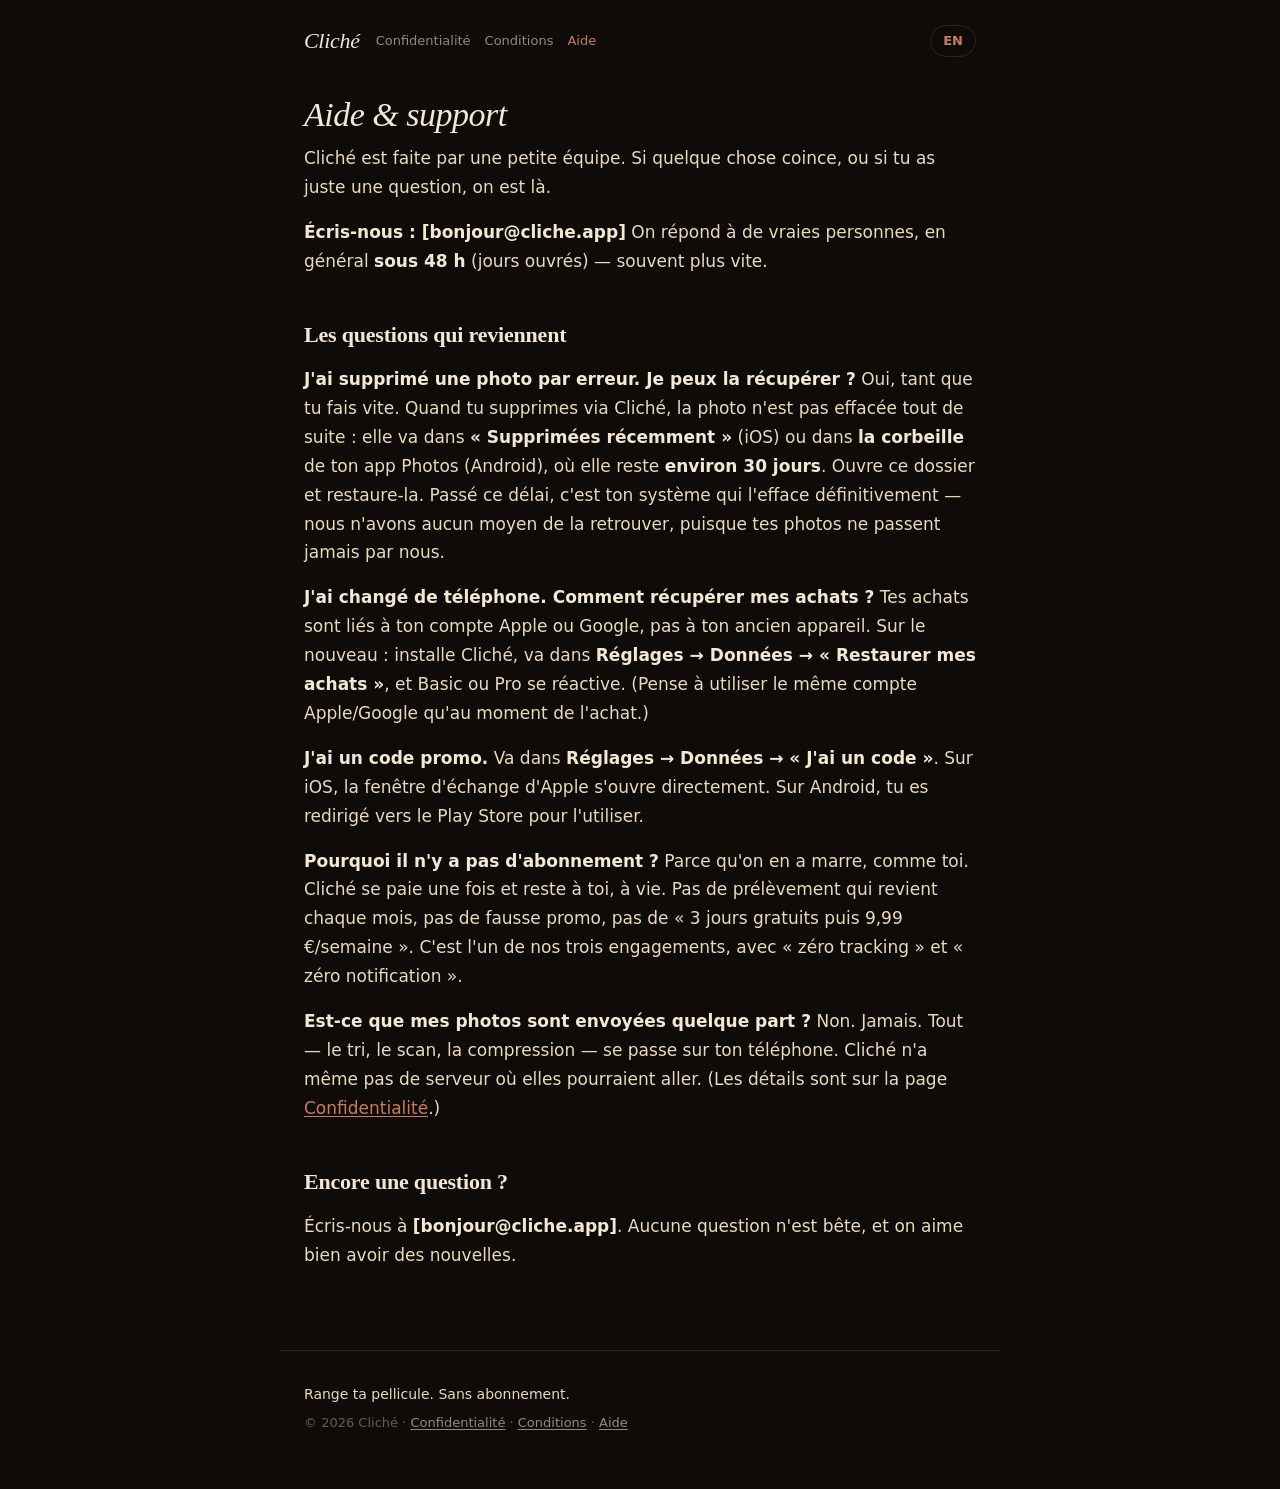
==== support/index.html @ d5ef6d0b "Cliché legal pages" ====
<!DOCTYPE html>
<html lang="fr">
<head>
  <meta charset="utf-8" />
  <meta name="viewport" content="width=device-width, initial-scale=1" />
  <meta name="robots" content="index, follow" />
  <title>Cliché — Aide</title>
  <link rel="stylesheet" href="../assets/style.css" />
</head>
<body>
  <header class="top">
    <a class="brand" href="../"><em>Cliché</em></a>
    <nav class="pages"><a href="../privacy/">Confidentialité</a><a href="../terms/">Conditions</a><a href="#" class="active">Aide</a></nav>
    <a class="lang" href="../en/support/">EN</a>
  </header>
  <main>
      <h1>Aide &amp; support</h1>
      <p>Cliché est faite par une petite équipe. Si quelque chose coince, ou si tu as juste une question, on est là.</p>
      <p><strong>Écris-nous : [bonjour@cliche.app]</strong> On répond à de vraies personnes, en général <strong>sous 48 h</strong> (jours ouvrés) — souvent plus vite.</p>
      <h2>Les questions qui reviennent</h2>
      <p><strong>J'ai supprimé une photo par erreur. Je peux la récupérer ?</strong> Oui, tant que tu fais vite. Quand tu supprimes via Cliché, la photo n'est pas effacée tout de suite : elle va dans <strong>« Supprimées récemment »</strong> (iOS) ou dans <strong>la corbeille</strong> de ton app Photos (Android), où elle reste <strong>environ 30 jours</strong>. Ouvre ce dossier et restaure-la. Passé ce délai, c'est ton système qui l'efface définitivement — nous n'avons aucun moyen de la retrouver, puisque tes photos ne passent jamais par nous.</p>
      <p><strong>J'ai changé de téléphone. Comment récupérer mes achats ?</strong> Tes achats sont liés à ton compte Apple ou Google, pas à ton ancien appareil. Sur le nouveau : installe Cliché, va dans <strong>Réglages → Données → « Restaurer mes achats »</strong>, et Basic ou Pro se réactive. (Pense à utiliser le même compte Apple/Google qu'au moment de l'achat.)</p>
      <p><strong>J'ai un code promo.</strong> Va dans <strong>Réglages → Données → « J'ai un code »</strong>. Sur iOS, la fenêtre d'échange d'Apple s'ouvre directement. Sur Android, tu es redirigé vers le Play Store pour l'utiliser.</p>
      <p><strong>Pourquoi il n'y a pas d'abonnement ?</strong> Parce qu'on en a marre, comme toi. Cliché se paie une fois et reste à toi, à vie. Pas de prélèvement qui revient chaque mois, pas de fausse promo, pas de « 3 jours gratuits puis 9,99 €/semaine ». C'est l'un de nos trois engagements, avec « zéro tracking » et « zéro notification ».</p>
      <p><strong>Est-ce que mes photos sont envoyées quelque part ?</strong> Non. Jamais. Tout — le tri, le scan, la compression — se passe sur ton téléphone. Cliché n'a même pas de serveur où elles pourraient aller. (Les détails sont sur la page <a href="../privacy/">Confidentialité</a>.)</p>
      <h2>Encore une question ?</h2>
      <p>Écris-nous à <strong>[bonjour@cliche.app]</strong>. Aucune question n'est bête, et on aime bien avoir des nouvelles.</p>
  </main>
  <footer>
    <p>Range ta pellicule. Sans abonnement.</p>
    <p class="muted">© 2026 Cliché · <a href="../privacy/">Confidentialité</a> · <a href="../terms/">Conditions</a> · <a href="../support/">Aide</a></p>
  </footer>
</body>
</html>
---- assets/style.css ----
/* Cliché — pages légales. Palette « chambre noire » du design system.
   Polices système uniquement (pas de Google Fonts : cohérent avec la
   promesse zéro-tracking de la page elle-même). */

:root {
  --bg: #0e0b09;
  --surface: #1a1411;
  --ink-hi: #f4e8d4;
  --ink: #ead9bc;
  --ink-mid: rgba(234, 217, 188, 0.62);
  --ink-low: rgba(234, 217, 188, 0.40);
  --accent: #c97a5d;
  --border: rgba(234, 217, 188, 0.12);
}

* { box-sizing: border-box; }

html { -webkit-text-size-adjust: 100%; }

body {
  margin: 0;
  background: var(--bg);
  color: var(--ink);
  font-family: -apple-system, BlinkMacSystemFont, "Segoe UI", system-ui, sans-serif;
  font-size: 17px;
  line-height: 1.7;
  -webkit-font-smoothing: antialiased;
}

/* Header */
.top {
  display: flex;
  align-items: center;
  gap: 16px;
  flex-wrap: wrap;
  max-width: 720px;
  margin: 0 auto;
  padding: 22px 24px 0;
}
.brand {
  font-family: Georgia, "Times New Roman", serif;
  font-size: 22px;
  color: var(--ink-hi);
  text-decoration: none;
  letter-spacing: -0.3px;
}
.brand em { font-style: italic; }
.pages {
  display: flex;
  gap: 14px;
  flex: 1;
  flex-wrap: wrap;
  font-size: 13px;
}
.pages a {
  color: var(--ink-mid);
  text-decoration: none;
}
.pages a:hover { color: var(--ink-hi); }
.pages a.active { color: var(--accent); }
.lang {
  font-size: 13px;
  font-weight: 600;
  color: var(--accent);
  text-decoration: none;
  border: 1px solid var(--border);
  border-radius: 999px;
  padding: 4px 12px;
}
.lang:hover { border-color: var(--accent); }

/* Content */
main {
  max-width: 720px;
  margin: 0 auto;
  padding: 8px 24px 64px;
}

h1 {
  font-family: Georgia, "Times New Roman", serif;
  font-style: italic;
  font-weight: 500;
  font-size: 34px;
  line-height: 1.2;
  color: var(--ink-hi);
  letter-spacing: -0.5px;
  margin: 28px 0 8px;
}
h2 {
  font-family: Georgia, "Times New Roman", serif;
  font-weight: 600;
  font-size: 22px;
  color: var(--ink-hi);
  letter-spacing: -0.2px;
  margin: 40px 0 12px;
}
p { margin: 0 0 16px; }
a { color: var(--accent); text-decoration: underline; text-underline-offset: 2px; }
a:hover { color: var(--ink-hi); }
strong { color: var(--ink-hi); font-weight: 600; }

ul { margin: 0 0 16px; padding-left: 22px; }
li { margin: 0 0 8px; }

ul.landing {
  list-style: none;
  padding: 0;
  margin-top: 28px;
}
ul.landing li { margin-bottom: 14px; }
ul.landing a { font-size: 19px; }

/* « En bref » box */
blockquote {
  margin: 24px 0;
  padding: 18px 20px;
  background: var(--surface);
  border-left: 3px solid var(--accent);
  border-radius: 8px;
}
blockquote p { margin: 0 0 8px; }
blockquote p:last-child { margin-bottom: 0; }
blockquote em {
  color: var(--ink-mid);
  font-size: 14px;
}

/* Footer */
footer {
  max-width: 720px;
  margin: 0 auto;
  padding: 32px 24px 48px;
  border-top: 1px solid var(--border);
  font-size: 14px;
}
footer p { margin: 0 0 6px; }
.muted { color: var(--ink-low); font-size: 13px; }
.muted a { color: var(--ink-mid); }

@media (max-width: 520px) {
  body { font-size: 16px; }
  h1 { font-size: 28px; }
  h2 { font-size: 20px; }
  .top { gap: 10px; }
}
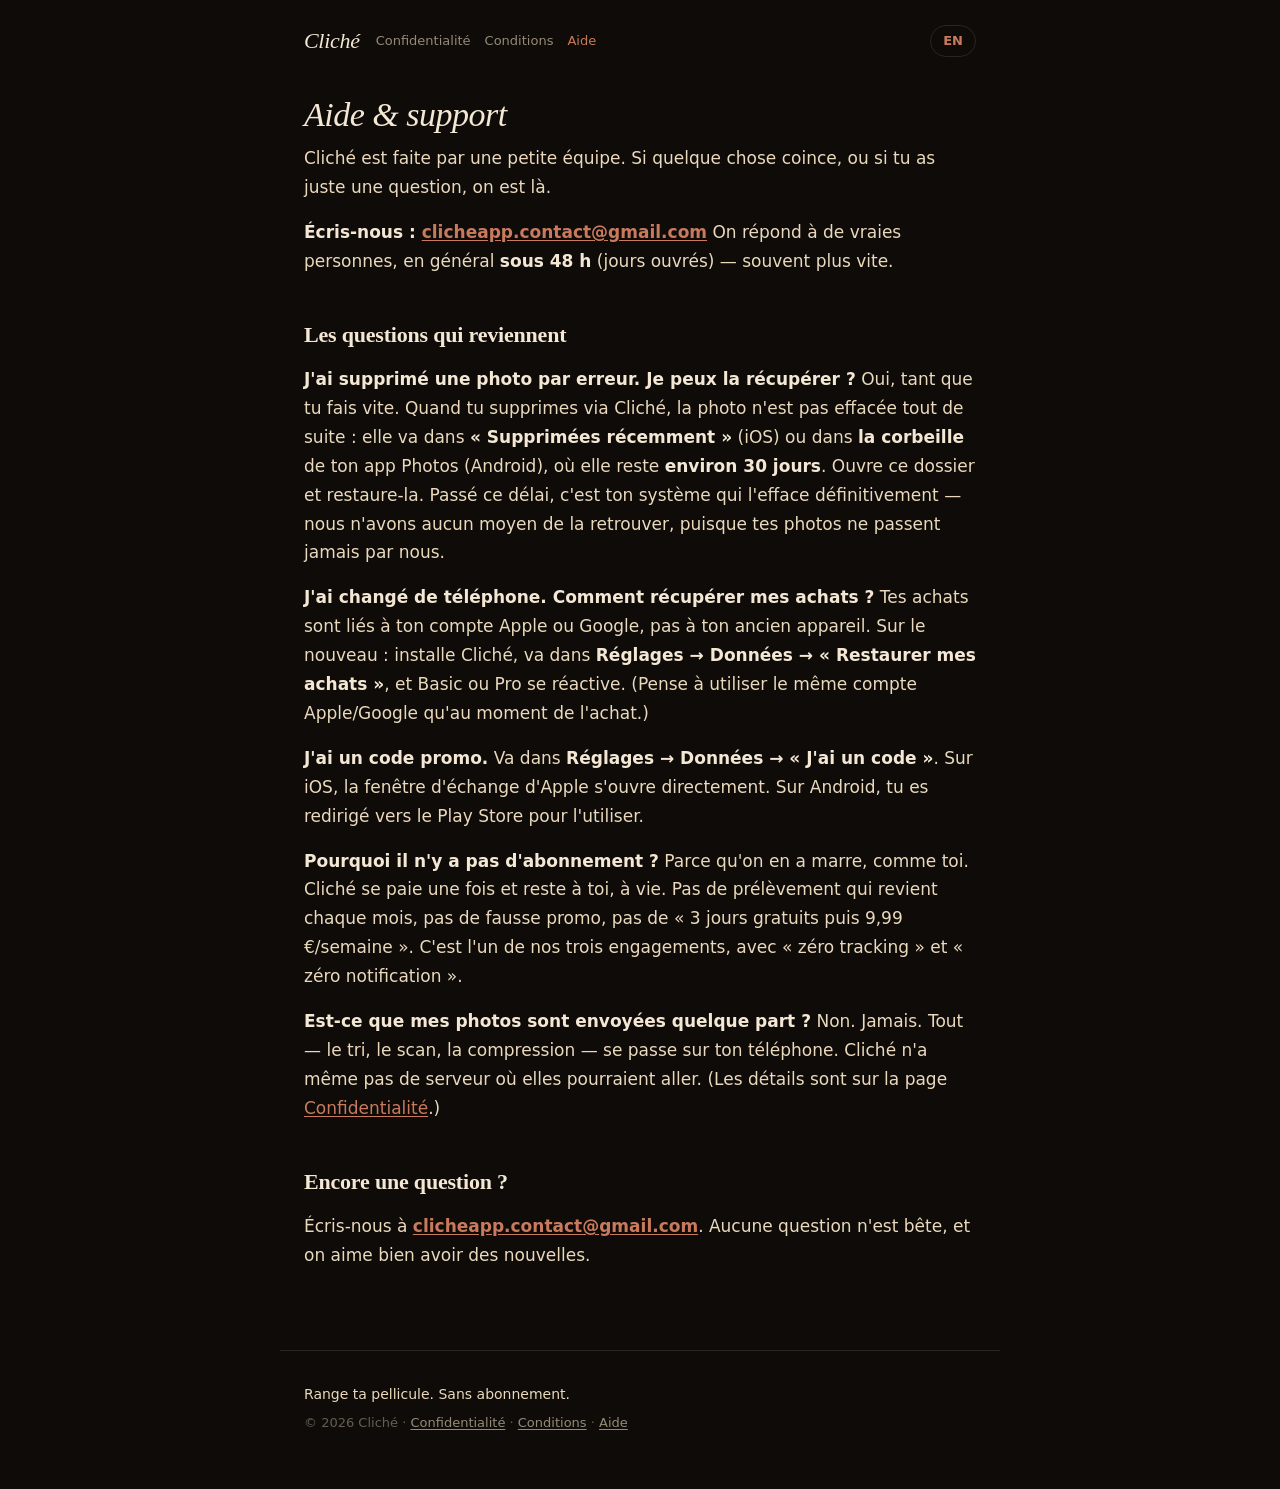
==== commit 2fec782a: "contact email + rebuild" ====
--- a/support/index.html
+++ b/support/index.html
@@ -16,7 +16,7 @@
   <main>
       <h1>Aide &amp; support</h1>
       <p>Cliché est faite par une petite équipe. Si quelque chose coince, ou si tu as juste une question, on est là.</p>
-      <p><strong>Écris-nous : [bonjour@cliche.app]</strong> On répond à de vraies personnes, en général <strong>sous 48 h</strong> (jours ouvrés) — souvent plus vite.</p>
+      <p><strong>Écris-nous : <a href="mailto:clicheapp.contact@gmail.com">clicheapp.contact@gmail.com</a></strong> On répond à de vraies personnes, en général <strong>sous 48 h</strong> (jours ouvrés) — souvent plus vite.</p>
       <h2>Les questions qui reviennent</h2>
       <p><strong>J'ai supprimé une photo par erreur. Je peux la récupérer ?</strong> Oui, tant que tu fais vite. Quand tu supprimes via Cliché, la photo n'est pas effacée tout de suite : elle va dans <strong>« Supprimées récemment »</strong> (iOS) ou dans <strong>la corbeille</strong> de ton app Photos (Android), où elle reste <strong>environ 30 jours</strong>. Ouvre ce dossier et restaure-la. Passé ce délai, c'est ton système qui l'efface définitivement — nous n'avons aucun moyen de la retrouver, puisque tes photos ne passent jamais par nous.</p>
       <p><strong>J'ai changé de téléphone. Comment récupérer mes achats ?</strong> Tes achats sont liés à ton compte Apple ou Google, pas à ton ancien appareil. Sur le nouveau : installe Cliché, va dans <strong>Réglages → Données → « Restaurer mes achats »</strong>, et Basic ou Pro se réactive. (Pense à utiliser le même compte Apple/Google qu'au moment de l'achat.)</p>
@@ -24,7 +24,7 @@
       <p><strong>Pourquoi il n'y a pas d'abonnement ?</strong> Parce qu'on en a marre, comme toi. Cliché se paie une fois et reste à toi, à vie. Pas de prélèvement qui revient chaque mois, pas de fausse promo, pas de « 3 jours gratuits puis 9,99 €/semaine ». C'est l'un de nos trois engagements, avec « zéro tracking » et « zéro notification ».</p>
       <p><strong>Est-ce que mes photos sont envoyées quelque part ?</strong> Non. Jamais. Tout — le tri, le scan, la compression — se passe sur ton téléphone. Cliché n'a même pas de serveur où elles pourraient aller. (Les détails sont sur la page <a href="../privacy/">Confidentialité</a>.)</p>
       <h2>Encore une question ?</h2>
-      <p>Écris-nous à <strong>[bonjour@cliche.app]</strong>. Aucune question n'est bête, et on aime bien avoir des nouvelles.</p>
+      <p>Écris-nous à <strong><a href="mailto:clicheapp.contact@gmail.com">clicheapp.contact@gmail.com</a></strong>. Aucune question n'est bête, et on aime bien avoir des nouvelles.</p>
   </main>
   <footer>
     <p>Range ta pellicule. Sans abonnement.</p>
